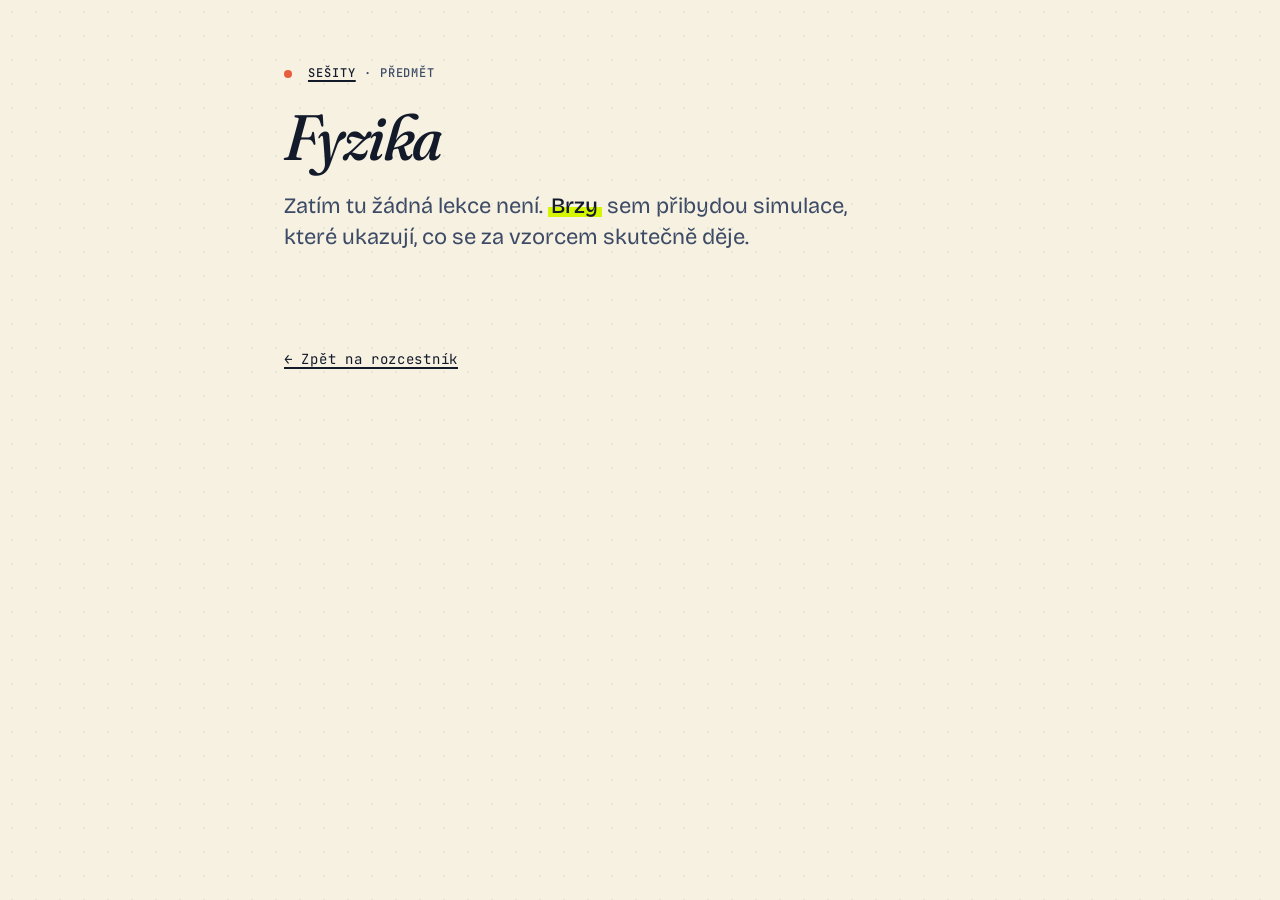
==== topics/physics/index.html @ 9d4178e8 "Initial scaffold: design system, spec, empty site Project setup for interactive Czech school materia" ====
<!doctype html>
<html lang="cs">
<head>
  <meta charset="utf-8">
  <meta name="viewport" content="width=device-width, initial-scale=1">
  <title>Fyzika · Sešity</title>
  <link rel="preconnect" href="https://fonts.googleapis.com">
  <link rel="preconnect" href="https://fonts.gstatic.com" crossorigin>
  <link href="https://fonts.googleapis.com/css2?family=Fraunces:ital,opsz,wght,SOFT@0,9..144,300..900,0..100;1,9..144,300..900,0..100&family=Bricolage+Grotesque:opsz,wght@12..96,300..800&family=JetBrains+Mono:wght@400;500;700&display=swap" rel="stylesheet">
  <link rel="stylesheet" href="../../assets/style.css">
</head>
<body>
  <article class="lesson">
    <header class="lesson-header">
      <p class="eyebrow"><span class="dot"></span> <a href="../../">Sešity</a> · Předmět</p>
      <h1>Fyzika</h1>
      <p class="lead">Zatím tu žádná lekce není. <span class="hl">Brzy</span> sem přibydou simulace, které ukazují, co se za&nbsp;vzorcem skutečně děje.</p>
    </header>
    <p class="muted mono" style="font-size: var(--fs-xs); letter-spacing: 0.05em;">
      <a href="../../">← Zpět na rozcestník</a>
    </p>
  </article>
</body>
</html>
---- assets/style.css ----
/* ============================================================
   Školní materiály — site stylesheet
   Implements the design system from /DESIGN_SYSTEM.md
   ============================================================ */

/* ---------- 1. Tokens -------------------------------------- */

:root {
  /* Surfaces */
  --paper:        #F6F1E1;
  --paper-dim:    #ECE5D2;
  --paper-grid:   rgba(19, 26, 42, 0.055);

  /* Ink */
  --ink:          #131A2A;
  --ink-soft:     #3D4B66;
  --ink-faint:    #8997AE;

  /* Accents */
  --highlight:     #D6F500;
  --highlight-ink: #131A2A;
  --marker:        #E85D3D;
  --chalk:         #F8FBFF;

  /* Diagram supports */
  --construction: #B6BFD0;
  --diagram-ray:  #131A2A;
  --diagram-aux:  #E85D3D;

  /* Fonts */
  --font-display: 'Fraunces', 'Iowan Old Style', Georgia, serif;
  --font-body:    'Bricolage Grotesque', 'Helvetica Neue', sans-serif;
  --font-mono:    'JetBrains Mono', ui-monospace, 'SF Mono', monospace;

  /* Type scale (base 16px) */
  --fs-3xs: 0.6875rem;
  --fs-2xs: 0.75rem;
  --fs-xs:  0.875rem;
  --fs-sm:  1rem;
  --fs-md:  1.125rem;
  --fs-lg:  1.375rem;
  --fs-xl:  1.75rem;
  --fs-2xl: 2.5rem;
  --fs-3xl: 4rem;
  --fs-display: clamp(3rem, 8vw, 6.5rem);

  /* Spacing */
  --space-1:  4px;
  --space-2:  8px;
  --space-3:  12px;
  --space-4:  16px;
  --space-5:  24px;
  --space-6:  32px;
  --space-7:  48px;
  --space-8:  64px;
  --space-9:  96px;
  --space-10: 128px;

  /* Layout */
  --measure:   68ch;
  --page-max:  1240px;
  --radius-sm: 4px;
  --radius:    8px;
  --radius-lg: 16px;
}

/* ---------- 2. Base / reset -------------------------------- */

*, *::before, *::after { box-sizing: border-box; }

html { -webkit-text-size-adjust: 100%; }

body {
  margin: 0;
  font-family: var(--font-body);
  font-size: var(--fs-md);
  line-height: 1.55;
  color: var(--ink);
  background-color: var(--paper);
  background-image:
    radial-gradient(circle, var(--paper-grid) 1px, transparent 1px);
  background-size: 24px 24px;
  background-position: 0 0;
  -webkit-font-smoothing: antialiased;
  -moz-osx-font-smoothing: grayscale;
  text-rendering: optimizeLegibility;
}

/* Optional grain overlay — applied to .has-grain bodies (landing/index)
   so dense lesson pages stay clean. */
body.has-grain::before {
  content: '';
  position: fixed;
  inset: 0;
  pointer-events: none;
  opacity: 0.04;
  z-index: 100;
  background-image: url("data:image/svg+xml;utf8,<svg viewBox='0 0 200 200' xmlns='http://www.w3.org/2000/svg'><filter id='n'><feTurbulence type='fractalNoise' baseFrequency='0.85' numOctaves='2'/></filter><rect width='100%25' height='100%25' filter='url(%23n)'/></svg>");
}

img, svg, video, canvas { max-width: 100%; height: auto; display: block; }

a { color: var(--ink); text-decoration-thickness: 1.5px; text-underline-offset: 3px; }
a:hover { color: var(--marker); }

/* ---------- 3. Typography ---------------------------------- */

p { margin: 0 0 var(--space-4) 0; max-width: var(--measure); }
p:last-child { margin-bottom: 0; }

h1 {
  font-family: var(--font-display);
  font-style: italic;
  font-weight: 500;
  font-size: var(--fs-3xl);
  line-height: 0.95;
  letter-spacing: -0.025em;
  font-variation-settings: 'SOFT' 50, 'opsz' 144;
  text-wrap: balance;
  margin: 0 0 var(--space-5) 0;
  color: var(--ink);
}

h2 {
  font-family: var(--font-display);
  font-weight: 600;
  font-size: var(--fs-2xl);
  line-height: 1.05;
  letter-spacing: -0.02em;
  font-variation-settings: 'SOFT' 30, 'opsz' 96;
  margin: 0 0 var(--space-4) 0;
  text-wrap: balance;
}

h3 {
  font-family: var(--font-body);
  font-weight: 700;
  font-size: var(--fs-xl);
  line-height: 1.2;
  letter-spacing: -0.01em;
  margin: 0 0 var(--space-3) 0;
}

h4 {
  font-family: var(--font-body);
  font-weight: 600;
  font-size: var(--fs-lg);
  line-height: 1.25;
  margin: 0 0 var(--space-3) 0;
}

code, kbd, samp {
  font-family: var(--font-mono);
  font-size: 0.92em;
}

::selection {
  background: var(--highlight);
  color: var(--highlight-ink);
}

/* Highlighter underline — for key terms in prose. */
.hl {
  background: linear-gradient(
    180deg,
    transparent 55%,
    var(--highlight) 55%,
    var(--highlight) 92%,
    transparent 92%
  );
  padding: 0 0.15em;
  color: var(--highlight-ink);
  font-weight: 500;
}

/* ---------- 4. Page shell / layout ------------------------- */

.lesson {
  display: grid;
  grid-template-columns:
    [margin-left] minmax(0, 1fr)
    [main-start] minmax(0, 68ch)
    [main-end] minmax(0, 0.5fr) [margin-right];
  column-gap: var(--space-6);
  max-width: var(--page-max);
  margin: 0 auto;
  padding: var(--space-8) var(--space-5);
}

.lesson > * { grid-column: main-start / main-end; }
.lesson > .full-bleed { grid-column: margin-left / margin-right; }
.lesson > .margin-note {
  grid-column: margin-left;
  align-self: start;
  font-size: var(--fs-xs);
  color: var(--ink-soft);
  font-style: italic;
}

@media (max-width: 720px) {
  .lesson {
    grid-template-columns: 1fr;
    padding: var(--space-6) var(--space-4);
  }
  .lesson > .margin-note { grid-column: 1; }
}

.grid-bg {
  background-image:
    linear-gradient(to right, var(--paper-grid) 1px, transparent 1px),
    linear-gradient(to bottom, var(--paper-grid) 1px, transparent 1px);
  background-size: 8px 8px;
}

/* ---------- 5. Lesson header ------------------------------- */

.lesson-header { margin-bottom: var(--space-9); }

.eyebrow {
  font-family: var(--font-mono);
  font-size: var(--fs-2xs);
  font-weight: 500;
  letter-spacing: 0.08em;
  text-transform: uppercase;
  color: var(--ink-soft);
  margin: 0 0 var(--space-5) 0;
}
.eyebrow .dot {
  display: inline-block;
  width: 8px; height: 8px;
  background: var(--marker);
  border-radius: 50%;
  vertical-align: middle;
  margin-right: var(--space-2);
}

.lesson-header h1 { margin: 0 0 var(--space-5) 0; }

.lead {
  font-size: var(--fs-lg);
  line-height: 1.4;
  color: var(--ink-soft);
  max-width: 50ch;
  text-wrap: balance;
  margin: 0;
}

.meta {
  display: flex;
  flex-wrap: wrap;
  gap: var(--space-6);
  margin: var(--space-6) 0 0 0;
  font-family: var(--font-mono);
  font-size: var(--fs-xs);
}
.meta > div { display: flex; flex-direction: column; gap: var(--space-1); }
.meta dt {
  color: var(--ink-faint);
  text-transform: uppercase;
  letter-spacing: 0.05em;
  font-size: var(--fs-3xs);
}
.meta dd { margin: 0; color: var(--ink); font-weight: 500; }

/* ---------- 6. Section block with big number ------------- */

.block { margin: var(--space-9) 0; }

.block-h {
  display: grid;
  grid-template-columns: auto 1fr;
  gap: var(--space-5);
  align-items: baseline;
  margin-bottom: var(--space-5);
}

.block-n {
  font-family: var(--font-display);
  font-style: italic;
  font-weight: 400;
  font-size: var(--fs-3xl);
  line-height: 0.9;
  color: var(--marker);
  font-variation-settings: 'SOFT' 80, 'opsz' 144;
}

/* ---------- 7. Formula block ------------------------------ */

.formula {
  margin: var(--space-6) 0;
  padding: var(--space-5) var(--space-6);
  background: var(--paper-dim);
  border-left: 3px solid var(--ink);
  border-radius: 0 var(--radius) var(--radius) 0;
}
.formula-eq {
  font-size: var(--fs-lg);
  text-align: center;
  padding: var(--space-3) 0;
  color: var(--ink);
}
.formula-legend {
  display: flex;
  flex-wrap: wrap;
  gap: var(--space-2) var(--space-5);
  margin-top: var(--space-4);
  font-family: var(--font-mono);
  font-size: var(--fs-xs);
  color: var(--ink-soft);
}
.formula-legend code {
  font-family: var(--font-mono);
  background: none;
  color: var(--ink);
  font-weight: 500;
}

/* KaTeX overrides — keep math in ink color, slightly tighter line height */
.katex { color: var(--ink); }
.katex-display { margin: var(--space-4) 0; }

/* ---------- 8. Callouts ----------------------------------- */

.callout {
  margin: var(--space-6) 0;
  padding: var(--space-4) var(--space-5);
  border-radius: var(--radius);
  background: var(--paper-dim);
}
.callout-tag {
  font-family: var(--font-mono);
  font-size: var(--fs-2xs);
  font-weight: 700;
  text-transform: uppercase;
  letter-spacing: 0.1em;
  margin: 0 0 var(--space-2) 0;
}
.callout p:not(.callout-tag) { margin: 0; max-width: none; }

.callout--warn      { border-left: 4px solid var(--marker); }
.callout--warn .callout-tag { color: var(--marker); }

.callout--tip       { border-left: 4px solid var(--ink); }
.callout--tip .callout-tag  { color: var(--ink); }

.callout--remember {
  border-left: 4px solid var(--highlight);
  background: linear-gradient(
    90deg,
    color-mix(in srgb, var(--highlight) 15%, var(--paper-dim)),
    var(--paper-dim) 30%
  );
}
.callout--remember .callout-tag { color: var(--ink); }

/* ---------- 9. Example card ------------------------------- */

.example {
  margin: var(--space-6) 0;
  border-top: 2px solid var(--ink);
  border-bottom: 1px solid var(--ink-faint);
  padding: var(--space-5) 0;
}
.example-n {
  font-family: var(--font-display);
  font-style: italic;
  font-weight: 500;
  font-size: var(--fs-xl);
  margin: 0 0 var(--space-3) 0;
  font-variation-settings: 'SOFT' 60, 'opsz' 96;
  color: var(--ink);
}
.example-q {
  font-size: var(--fs-md);
  margin: 0 0 var(--space-4) 0;
  max-width: none;
}
.example-a summary {
  cursor: pointer;
  display: inline-block;
  font-family: var(--font-mono);
  font-size: var(--fs-xs);
  font-weight: 600;
  letter-spacing: 0.05em;
  text-transform: uppercase;
  padding: var(--space-2) var(--space-4);
  border: 1px solid var(--ink);
  border-radius: var(--radius);
  background: var(--paper);
  list-style: none;
  transition: background 120ms ease;
}
.example-a summary::-webkit-details-marker { display: none; }
.example-a summary:hover { background: var(--highlight); }
.example-a[open] summary {
  background: var(--ink);
  color: var(--paper);
}
.example-body { margin-top: var(--space-5); }

/* ---------- 10. Interactive widget frame ------------------ */

.widget {
  position: relative;
  margin: var(--space-7) 0;
  padding: var(--space-6);
  background: var(--paper-dim);
  border-radius: var(--radius-lg);
  /* Eight thin ticks at the four corners (specimen-card vibe) */
  background-image:
    linear-gradient(var(--ink), var(--ink)),
    linear-gradient(var(--ink), var(--ink)),
    linear-gradient(var(--ink), var(--ink)),
    linear-gradient(var(--ink), var(--ink)),
    linear-gradient(var(--ink), var(--ink)),
    linear-gradient(var(--ink), var(--ink)),
    linear-gradient(var(--ink), var(--ink)),
    linear-gradient(var(--ink), var(--ink));
  background-position:
    0 0, 0 0,
    100% 0, 100% 0,
    0 100%, 0 100%,
    100% 100%, 100% 100%;
  background-size:
    14px 2px, 2px 14px,
    14px 2px, 2px 14px,
    14px 2px, 2px 14px,
    14px 2px, 2px 14px;
  background-repeat: no-repeat;
}
.widget-tag {
  font-family: var(--font-mono);
  font-size: var(--fs-2xs);
  font-weight: 600;
  letter-spacing: 0.1em;
  text-transform: uppercase;
  color: var(--ink-soft);
  margin: 0 0 var(--space-4) 0;
}
.widget-stage {
  background: var(--paper);
  border-radius: var(--radius);
  padding: var(--space-5);
  min-height: 240px;
}
.widget-hint {
  font-family: var(--font-mono);
  font-size: var(--fs-xs);
  color: var(--ink-soft);
  margin-top: var(--space-3);
}

/* Open-interactive button (used inside static-fallback widgets) */
.open-interactive {
  display: inline-flex;
  align-items: center;
  gap: var(--space-3);
  margin-top: var(--space-5);
  padding: var(--space-3) var(--space-5);
  font-family: var(--font-mono);
  font-size: var(--fs-xs);
  font-weight: 600;
  letter-spacing: 0.05em;
  text-transform: uppercase;
  background: var(--ink);
  color: var(--paper);
  border: none;
  border-radius: var(--radius);
  cursor: pointer;
  transition: transform 80ms ease, background 120ms ease, box-shadow 120ms ease;
}
.open-interactive:hover {
  background: var(--marker);
  transform: translate(-1px, -1px);
  box-shadow: 2px 2px 0 var(--ink);
}
.open-interactive:active {
  transform: translate(0, 0);
  box-shadow: none;
}

/* ---------- 11. Quiz -------------------------------------- */

.quiz {
  margin: var(--space-6) 0;
  padding: var(--space-5) 0;
  border-top: 1px solid var(--ink-faint);
}
.quiz-q {
  font-weight: 500;
  font-size: var(--fs-md);
  margin: 0 0 var(--space-4) 0;
  max-width: none;
}
.quiz-n {
  display: inline-block;
  width: 1.8em;
  height: 1.8em;
  line-height: 1.8em;
  text-align: center;
  background: var(--ink);
  color: var(--paper);
  font-family: var(--font-mono);
  font-size: var(--fs-xs);
  border-radius: 50%;
  margin-right: var(--space-2);
}
.quiz-options {
  list-style: none;
  padding: 0;
  margin: 0;
  display: grid;
  gap: var(--space-2);
}
.quiz-options button {
  width: 100%;
  text-align: left;
  padding: var(--space-3) var(--space-4);
  background: var(--paper);
  border: 1.5px solid var(--ink);
  border-radius: var(--radius);
  font: inherit;
  color: var(--ink);
  cursor: pointer;
  transition: background 100ms ease, transform 80ms ease;
}
.quiz-options button:hover {
  background: var(--highlight);
  transform: translateX(2px);
}
.quiz-options button.correct {
  background: var(--highlight);
  border-color: var(--ink);
}
.quiz-options button.wrong {
  background: color-mix(in srgb, var(--marker) 25%, var(--paper));
  border-color: var(--marker);
}

/* ---------- 12. "Co si odnést" closing -------------------- */

.takeaway {
  margin-top: var(--space-9);
  padding: var(--space-6);
  background: var(--ink);
  color: var(--paper);
  border-radius: var(--radius-lg);
}
.takeaway-tag {
  font-family: var(--font-display);
  font-style: italic;
  font-size: var(--fs-xl);
  color: var(--highlight);
  margin: 0 0 var(--space-4) 0;
  font-variation-settings: 'SOFT' 80, 'opsz' 96;
}
.takeaway ol {
  padding-left: var(--space-5);
  margin: 0;
  display: grid;
  gap: var(--space-3);
  max-width: 60ch;
}
.takeaway li { color: var(--paper); }
.takeaway li::marker {
  color: var(--highlight);
  font-family: var(--font-mono);
  font-weight: 600;
}

/* ---------- 13. Landing / subject cards ------------------- */

.subjects {
  display: grid;
  grid-template-columns: repeat(auto-fit, minmax(280px, 1fr));
  gap: var(--space-5);
  margin: var(--space-7) 0;
}
.subject-card {
  display: flex;
  flex-direction: column;
  padding: var(--space-6);
  background: var(--paper-dim);
  border-radius: var(--radius-lg);
  text-decoration: none;
  color: var(--ink);
  transition: transform 160ms ease, box-shadow 160ms ease;
}
.subject-card:hover {
  transform: translate(-2px, -2px);
  box-shadow: 6px 6px 0 var(--ink);
  color: var(--ink);
}
.subject-card h3 {
  font-family: var(--font-display);
  font-style: italic;
  font-size: var(--fs-2xl);
  margin: 0 0 var(--space-3) 0;
  font-variation-settings: 'SOFT' 80, 'opsz' 144;
  font-weight: 500;
  letter-spacing: -0.02em;
}
.subject-card .subject-count {
  font-family: var(--font-mono);
  font-size: var(--fs-2xs);
  text-transform: uppercase;
  letter-spacing: 0.08em;
  color: var(--ink-soft);
  margin-top: auto;
  padding-top: var(--space-5);
}

/* ---------- 14. SVG diagram conventions ------------------- */

.diagram, svg.diagram, .static-diagram {
  --stroke: var(--ink);
  --stroke-aux: var(--diagram-aux);
  --stroke-construction: var(--construction);
  color: var(--ink);
}
.diagram text, svg.diagram text, .static-diagram text {
  font-family: var(--font-mono);
  font-size: 11px;
  fill: var(--ink);
}
.diagram .ray-primary   { stroke: var(--ink); stroke-width: 2; fill: none; }
.diagram .ray-secondary { stroke: var(--diagram-aux); stroke-width: 1.75; fill: none; }
.diagram .construction  { stroke: var(--construction); stroke-width: 1; stroke-dasharray: 4 4; fill: none; }
.diagram .axis          { stroke: var(--ink-faint); stroke-width: 1; }
.diagram .active        { stroke: var(--marker); stroke-width: 2.5; }

/* ---------- 15. Motion ------------------------------------ */

@keyframes rise {
  from { opacity: 0; transform: translateY(6px); }
  to   { opacity: 1; transform: translateY(0); }
}

.lesson-header > * {
  animation: rise 480ms cubic-bezier(.2, .7, .2, 1) both;
}
.lesson-header .eyebrow { animation-delay: 0ms;   }
.lesson-header h1       { animation-delay: 80ms;  }
.lesson-header .lead    { animation-delay: 200ms; }
.lesson-header .meta    { animation-delay: 320ms; }

@media (prefers-reduced-motion: reduce) {
  *,
  *::before,
  *::after {
    animation-duration: 0.01ms !important;
    animation-iteration-count: 1 !important;
    transition-duration: 0.01ms !important;
    scroll-behavior: auto !important;
  }
}

/* ---------- 16. Accessibility / focus --------------------- */

:focus-visible {
  outline: 2px solid var(--marker);
  outline-offset: 3px;
  border-radius: var(--radius-sm);
}

button, [role="button"], summary, a {
  -webkit-tap-highlight-color: transparent;
}

/* ---------- 17. Utility helpers (use sparingly) ----------- */

.muted     { color: var(--ink-soft); }
.faint     { color: var(--ink-faint); }
.mono      { font-family: var(--font-mono); }
.display   { font-family: var(--font-display); }
.center    { text-align: center; }
.full-bleed { /* placeholder selector — see .lesson grid */ }
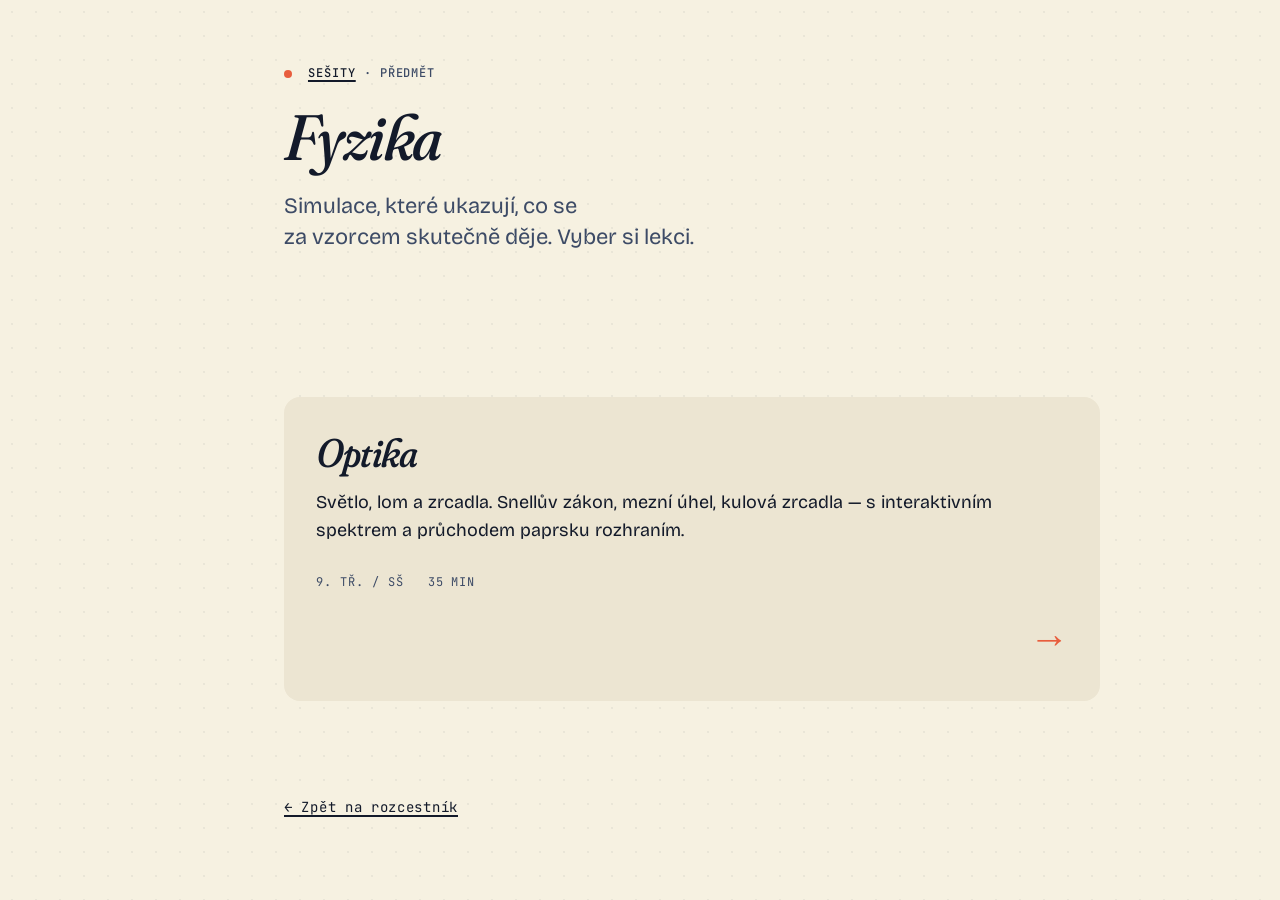
==== commit 7325bfde: "Add first lesson: Fyzika · Optika Interactive lesson on light, refraction, and mirrors. Includes a l" ====
--- a/topics/physics/index.html
+++ b/topics/physics/index.html
@@ -8,15 +8,48 @@
   <link rel="preconnect" href="https://fonts.gstatic.com" crossorigin>
   <link href="https://fonts.googleapis.com/css2?family=Fraunces:ital,opsz,wght,SOFT@0,9..144,300..900,0..100;1,9..144,300..900,0..100&family=Bricolage+Grotesque:opsz,wght@12..96,300..800&family=JetBrains+Mono:wght@400;500;700&display=swap" rel="stylesheet">
   <link rel="stylesheet" href="../../assets/style.css">
+  <style>
+    .subject-meta {
+      display: flex;
+      gap: var(--space-5);
+      margin-top: var(--space-3);
+      font-family: var(--font-mono);
+      font-size: var(--fs-2xs);
+      text-transform: uppercase;
+      letter-spacing: 0.08em;
+      color: var(--ink-soft);
+    }
+  </style>
 </head>
 <body>
   <article class="lesson">
     <header class="lesson-header">
       <p class="eyebrow"><span class="dot"></span> <a href="../../">Sešity</a> · Předmět</p>
       <h1>Fyzika</h1>
-      <p class="lead">Zatím tu žádná lekce není. <span class="hl">Brzy</span> sem přibydou simulace, které ukazují, co se za&nbsp;vzorcem skutečně děje.</p>
+      <p class="lead">
+        Simulace, které ukazují, co se za&nbsp;vzorcem skutečně děje.
+        Vyber si lekci.
+      </p>
     </header>
-    <p class="muted mono" style="font-size: var(--fs-xs); letter-spacing: 0.05em;">
+
+    <div class="subjects">
+
+      <a class="subject-card" href="./optika/">
+        <h3>Optika</h3>
+        <p>
+          Světlo, lom a&nbsp;zrcadla. Snellův zákon, mezní úhel, kulová zrcadla —
+          s&nbsp;interaktivním spektrem a&nbsp;průchodem paprsku rozhraním.
+        </p>
+        <div class="subject-meta">
+          <span>9.&nbsp;tř. / SŠ</span>
+          <span>35&nbsp;min</span>
+        </div>
+        <span class="subject-arrow" aria-hidden="true" style="font-family: var(--font-display); font-style: italic; font-size: var(--fs-2xl); color: var(--marker); align-self: flex-end; margin-top: var(--space-4);">→</span>
+      </a>
+
+    </div>
+
+    <p class="muted mono" style="font-size: var(--fs-xs); letter-spacing: 0.05em; margin-top: var(--space-7);">
       <a href="../../">← Zpět na rozcestník</a>
     </p>
   </article>
